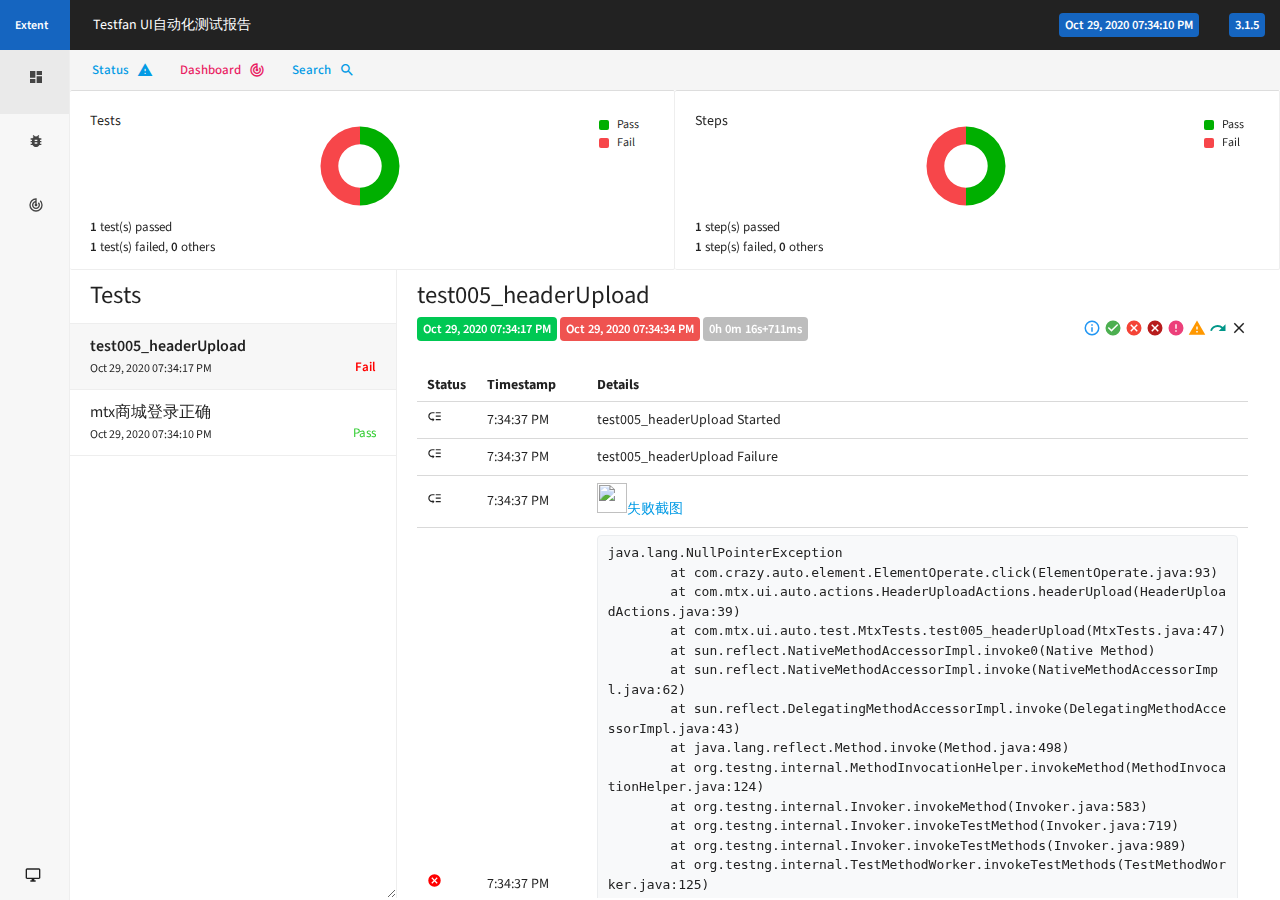
==== report/index.html @ 05c718ed "commit" ====
<!doctype html>
<html>
 <head> 
  <meta charset="UTF-8"> 
  <meta name="description" content=""> 
  <meta name="robots" content="noodp, noydir"> 
  <meta name="viewport" content="width=device-width, initial-scale=1"> 
  <meta id="timeStampFormat" name="timeStampFormat" content="MMM d, yyyy hh:mm:ss a"> 
  <link href="https://fonts.googleapis.com/css?family=Source+Sans+Pro:400,600" rel="stylesheet" type="text/css"> 
  <link href="https://fonts.googleapis.com/icon?family=Material+Icons" rel="stylesheet"> 
  <link href="extent.css" type="text/css" rel="stylesheet"> 
  <title>Testfan UI自动化测试报告</title> 
  <style type="text/css">
			.node.level-1  ul{ display:none;} .node.level-1.active ul{display:block;}
	</style> 
 </head> 
 <body class="extent standard default hide-overflow "> 
  <div id="theme-selector" alt="Click to toggle theme. To enable by default, use theme configuration." title="Click to toggle theme. To enable by default, use theme configuration."> 
   <span><i class="material-icons">desktop_windows</i></span> 
  </div> 
  <nav> 
   <div class="nav-wrapper"> 
    <a href="#!" class="brand-logo blue darken-3">Extent</a> 
    <!-- slideout menu --> 
    <ul id="slide-out" class="side-nav fixed hide-on-med-and-down"> 
     <li class="waves-effect active"><a href="#!" view="test-view" onclick="configureView(0);chartsView('test');"><i class="material-icons">dashboard</i></a></li> 
     <li class="waves-effect"><a href="#!" view="exception-view" onclick="configureView(2)"><i class="material-icons">bug_report</i></a></li> 
     <li class="waves-effect"><a href="#!" onclick="configureView(-1);chartsView('dashboard');" view="dashboard-view"><i class="material-icons">track_changes</i></a></li> 
    </ul> 
    <!-- report name --> 
    <span class="report-name">Testfan UI自动化测试报告</span> 
    <!-- report headline --> 
    <span class="report-headline"></span> 
    <!-- nav-right --> 
    <ul id="nav-mobile" class="right hide-on-med-and-down nav-right"> 
     <li> <a href="#!"> <span class="label suite-start-time blue darken-3">Oct 29, 2020 07:34:10 PM</span> </a> </li> 
     <li> <a href="#!"> <span class="label blue darken-3">3.1.5</span> </a> </li> 
    </ul> 
   </div> 
  </nav> 
  <!-- container --> 
  <div class="container"> 
   <div id="test-view" class="view"> 
    <section id="controls"> 
     <div class="controls grey lighten-4"> 
      <!-- test toggle --> 
      <div class="chip transparent"> 
       <a class="dropdown-button tests-toggle" data-activates="tests-toggle" data-constrainwidth="true" data-beloworigin="true" data-hover="true" href="#"> <i class="material-icons">warning</i> Status </a> 
       <ul id="tests-toggle" class="dropdown-content"> 
        <li status="pass"><a href="#!">Pass <i class="material-icons green-text">check_circle</i></a></li> 
        <li status="fail"><a href="#!">Fail <i class="material-icons red-text">cancel</i></a></li> 
        <li class="divider"></li> 
        <li status="clear" clear="true"><a href="#!">Clear Filters <i class="material-icons">clear</i></a></li> 
       </ul> 
      </div> 
      <!-- test toggle --> 
      <!-- category toggle --> 
      <!-- category toggle --> 
      <!-- clear filters --> 
      <div class="chip transparent hide"> 
       <a class="" id="clear-filters" alt="Clear Filters" title="Clear Filters"> <i class="material-icons">close</i> Clear </a> 
      </div> 
      <!-- clear filters --> 
      <!-- enable dashboard --> 
      <div id="toggle-test-view-charts" class="chip transparent"> 
       <a class="pink-text" id="enable-dashboard" alt="Enable Dashboard" title="Enable Dashboard"> <i class="material-icons">track_changes</i> Dashboard </a> 
      </div> 
      <!-- enable dashboard --> 
      <!-- search --> 
      <div class="chip transparent" alt="Search Tests" title="Search Tests"> 
       <a href="#" class="search-div"> <i class="material-icons">search</i> Search </a> 
       <div class="input-field left hide"> 
        <input id="search-tests" type="text" class="validate browser-default" placeholder="Search Tests..."> 
       </div> 
      </div> 
      <!-- search --> 
     </div> 
    </section> 
    <div id="test-view-charts" class="subview-full"> 
     <div id="charts-row" class="row nm-v nm-h"> 
      <div class="col s12 m6 l6 np-h"> 
       <div class="card-panel nm-v"> 
        <div class="left panel-name">
         Tests
        </div> 
        <div class="chart-box"> 
         <canvas id="parent-analysis" width="100" height="80"></canvas> 
        </div> 
        <div class="block text-small"> 
         <span class="tooltipped" data-position="top" data-tooltip="50%"><span class="strong">1</span> test(s) passed</span> 
        </div> 
        <div class="block text-small"> 
         <span class="strong tooltipped" data-position="top" data-tooltip="50%">1</span> test(s) failed, 
         <span class="strong tooltipped" data-position="top" data-tooltip="0%">0</span> others 
        </div> 
       </div> 
      </div> 
      <div class="col s12 m6 l6 np-h"> 
       <div class="card-panel nm-v"> 
        <div class="left panel-name">
         Steps
        </div> 
        <div class="chart-box"> 
         <canvas id="child-analysis" width="100" height="80"></canvas> 
        </div> 
        <div class="block text-small"> 
         <span class="tooltipped" data-position="top" data-tooltip="50%"><span class="strong">1</span> step(s) passed</span> 
        </div> 
        <div class="block text-small"> 
         <span class="strong tooltipped" data-position="top" data-tooltip="50%">1</span> step(s) failed, 
         <span class="strong tooltipped" data-position="top" data-tooltip="0%">0</span> others 
        </div> 
       </div> 
      </div> 
     </div> 
    </div> 
    <div class="subview-left left"> 
     <div class="view-summary"> 
      <h5>Tests</h5> 
      <ul id="test-collection" class="test-collection"> 
       <li class="test displayed active  fail" status="fail" bdd="false" test-id="1"> 
        <div class="test-heading"> 
         <span class="test-name">test005_headerUpload</span> 
         <span class="test-time">Oct 29, 2020 07:34:17 PM</span> 
         <span class="test-status right fail">fail</span> 
        </div> 
        <div class="test-content hide"> 
         <div class="test-time-info"> 
          <span class="label start-time">Oct 29, 2020 07:34:17 PM</span> 
          <span class="label end-time">Oct 29, 2020 07:34:34 PM</span> 
          <span class="label time-taken grey lighten-1 white-text">0h 0m 16s+711ms</span> 
         </div> 
         <div class="test-steps"> 
          <table class="bordered table-results"> 
           <thead> 
            <tr> 
             <th>Status</th> 
             <th>Timestamp</th> 
             <th>Details</th> 
            </tr> 
           </thead> 
           <tbody> 
            <tr class="log" status="debug"> 
             <td class="status debug" title="debug" alt="debug"><i class="material-icons">low_priority</i></td> 
             <td class="timestamp">7:34:37 PM</td> 
             <td class="step-details">test005_headerUpload Started</td> 
            </tr> 
            <tr class="log" status="debug"> 
             <td class="status debug" title="debug" alt="debug"><i class="material-icons">low_priority</i></td> 
             <td class="timestamp">7:34:37 PM</td> 
             <td class="step-details">test005_headerUpload Failure</td> 
            </tr> 
            <tr class="log" status="debug"> 
             <td class="status debug" title="debug" alt="debug"><i class="material-icons">low_priority</i></td> 
             <td class="timestamp">7:34:37 PM</td> 
             <td class="step-details"><a href="snapshot/20201029-193434362test005_headerUpload.png" target="_blank"><img src="snapshot/20201029-193434362test005_headerUpload.png" style="width:30px;height:30px" img>失败截图</a></td> 
            </tr> 
            <tr class="log" status="fail"> 
             <td class="status fail" title="fail" alt="fail"><i class="material-icons">cancel</i></td> 
             <td class="timestamp">7:34:37 PM</td> 
             <td class="step-details"><pre>java.lang.NullPointerException
	at com.crazy.auto.element.ElementOperate.click(ElementOperate.java:93)
	at com.mtx.ui.auto.actions.HeaderUploadActions.headerUpload(HeaderUploadActions.java:39)
	at com.mtx.ui.auto.test.MtxTests.test005_headerUpload(MtxTests.java:47)
	at sun.reflect.NativeMethodAccessorImpl.invoke0(Native Method)
	at sun.reflect.NativeMethodAccessorImpl.invoke(NativeMethodAccessorImpl.java:62)
	at sun.reflect.DelegatingMethodAccessorImpl.invoke(DelegatingMethodAccessorImpl.java:43)
	at java.lang.reflect.Method.invoke(Method.java:498)
	at org.testng.internal.MethodInvocationHelper.invokeMethod(MethodInvocationHelper.java:124)
	at org.testng.internal.Invoker.invokeMethod(Invoker.java:583)
	at org.testng.internal.Invoker.invokeTestMethod(Invoker.java:719)
	at org.testng.internal.Invoker.invokeTestMethods(Invoker.java:989)
	at org.testng.internal.TestMethodWorker.invokeTestMethods(TestMethodWorker.java:125)
	at org.testng.internal.TestMethodWorker.run(TestMethodWorker.java:109)
	at org.testng.TestRunner.privateRun(TestRunner.java:648)
	at org.testng.TestRunner.run(TestRunner.java:505)
	at org.testng.SuiteRunner.runTest(SuiteRunner.java:455)
	at org.testng.SuiteRunner.runSequentially(SuiteRunner.java:450)
	at org.testng.SuiteRunner.privateRun(SuiteRunner.java:415)
	at org.testng.SuiteRunner.run(SuiteRunner.java:364)
	at org.testng.SuiteRunnerWorker.runSuite(SuiteRunnerWorker.java:52)
	at org.testng.SuiteRunnerWorker.run(SuiteRunnerWorker.java:84)
	at org.testng.TestNG.runSuitesSequentially(TestNG.java:1208)
	at org.testng.TestNG.runSuitesLocally(TestNG.java:1137)
	at org.testng.TestNG.runSuites(TestNG.java:1049)
	at org.testng.TestNG.run(TestNG.java:1017)
	at com.intellij.rt.testng.IDEARemoteTestNG.run(IDEARemoteTestNG.java:66)
	at com.intellij.rt.testng.RemoteTestNGStarter.main(RemoteTestNGStarter.java:110)
</pre></td> 
            </tr> 
           </tbody> 
          </table> 
         </div> 
        </div> </li> 
       <li class="test displayed active  pass" status="pass" bdd="false" test-id="2"> 
        <div class="test-heading"> 
         <span class="test-name">mtx商城登录正确</span> 
         <span class="test-time">Oct 29, 2020 07:34:10 PM</span> 
         <span class="test-status right pass">pass</span> 
        </div> 
        <div class="test-content hide"> 
         <div class="test-time-info"> 
          <span class="label start-time">Oct 29, 2020 07:34:10 PM</span> 
          <span class="label end-time">Oct 29, 2020 07:34:15 PM</span> 
          <span class="label time-taken grey lighten-1 white-text">0h 0m 5s+214ms</span> 
         </div> 
         <div class="test-steps"> 
          <table class="bordered table-results"> 
           <thead> 
            <tr> 
             <th>Status</th> 
             <th>Timestamp</th> 
             <th>Details</th> 
            </tr> 
           </thead> 
           <tbody> 
            <tr class="log" status="debug"> 
             <td class="status debug" title="debug" alt="debug"><i class="material-icons">low_priority</i></td> 
             <td class="timestamp">7:34:37 PM</td> 
             <td class="step-details">test003_login Started</td> 
            </tr> 
            <tr class="log" status="debug"> 
             <td class="status debug" title="debug" alt="debug"><i class="material-icons">low_priority</i></td> 
             <td class="timestamp">7:34:37 PM</td> 
             <td class="step-details">test003_login Success</td> 
            </tr> 
            <tr class="log" status="pass"> 
             <td class="status pass" title="pass" alt="pass"><i class="material-icons">check_circle</i></td> 
             <td class="timestamp">7:34:37 PM</td> 
             <td class="step-details">Test passed</td> 
            </tr> 
           </tbody> 
          </table> 
         </div> 
        </div> </li> 
      </ul> 
     </div> 
    </div> 
    <!-- subview left --> 
    <div class="subview-right left"> 
     <div class="view-summary"> 
      <h5 class="test-name"></h5> 
      <div id="step-filters" class="right"> 
       <span class="blue-text" status="info" alt="info" title="info"><i class="material-icons">info_outline</i></span> 
       <span class="green-text" status="pass" alt="pass" title="pass"><i class="material-icons">check_circle</i></span> 
       <span class="red-text" status="fail" alt="fail" title="fail"><i class="material-icons">cancel</i></span> 
       <span class="red-text text-darken-4" status="fatal" alt="fatal" title="fatal"><i class="material-icons">cancel</i></span> 
       <span class="pink-text text-lighten-1" status="error" alt="error" title="error"><i class="material-icons">error</i></span> 
       <span class="orange-text" alt="warning" status="warning" title="warning"><i class="material-icons">warning</i></span> 
       <span class="teal-text" status="skip" alt="skip" title="skip"><i class="material-icons">redo</i></span> 
       <span status="clear" alt="Clear filters" title="Clear filters"><i class="material-icons">clear</i></span> 
      </div> 
     </div> 
    </div> 
    <!-- subview right --> 
   </div> 
   <!-- test view --> 
   <!-- category view --> 
   <div id="exception-view" class="view hide"> 
    <section id="controls"> 
     <div class="controls grey lighten-4"> 
      <!-- search --> 
      <div class="chip transparent" alt="Search Tests" title="Search Tests"> 
       <a href="#" class="search-div"> <i class="material-icons">search</i> Search </a> 
       <div class="input-field left hide"> 
        <input id="search-tests" type="text" class="validate browser-default" placeholder="Search Tests..."> 
       </div> 
      </div> 
      <!-- search --> 
     </div> 
    </section> 
    <div class="subview-left left"> 
     <div class="view-summary"> 
      <h5>Exceptions</h5> 
      <ul id="exception-collection" class="exception-collection"> 
       <li class="exception displayed active"> 
        <div class="exception-heading"> 
         <span class="exception-name">java.lang.NullPointerException</span> 
         <span class="exception-count right"><span class="label red lighten-1 white-text">1</span></span> 
        </div> 
        <div class="exception-content hide"> 
         <div class="exception-tests"> 
          <table class="bordered table-results"> 
           <thead> 
            <tr> 
             <th>Timestamp</th> 
             <th>TestName</th> 
             <th>Status</th> 
            </tr> 
           </thead> 
           <tbody> 
            <tr> 
             <td>Oct 29, 2020 07:34:17 PM</td> 
             <td class="linked" test-id="1">test005_headerUpload</td> 
             <td><pre><pre>java.lang.NullPointerException
	at com.crazy.auto.element.ElementOperate.click(ElementOperate.java:93)
	at com.mtx.ui.auto.actions.HeaderUploadActions.headerUpload(HeaderUploadActions.java:39)
	at com.mtx.ui.auto.test.MtxTests.test005_headerUpload(MtxTests.java:47)
	at sun.reflect.NativeMethodAccessorImpl.invoke0(Native Method)
	at sun.reflect.NativeMethodAccessorImpl.invoke(NativeMethodAccessorImpl.java:62)
	at sun.reflect.DelegatingMethodAccessorImpl.invoke(DelegatingMethodAccessorImpl.java:43)
	at java.lang.reflect.Method.invoke(Method.java:498)
	at org.testng.internal.MethodInvocationHelper.invokeMethod(MethodInvocationHelper.java:124)
	at org.testng.internal.Invoker.invokeMethod(Invoker.java:583)
	at org.testng.internal.Invoker.invokeTestMethod(Invoker.java:719)
	at org.testng.internal.Invoker.invokeTestMethods(Invoker.java:989)
	at org.testng.internal.TestMethodWorker.invokeTestMethods(TestMethodWorker.java:125)
	at org.testng.internal.TestMethodWorker.run(TestMethodWorker.java:109)
	at org.testng.TestRunner.privateRun(TestRunner.java:648)
	at org.testng.TestRunner.run(TestRunner.java:505)
	at org.testng.SuiteRunner.runTest(SuiteRunner.java:455)
	at org.testng.SuiteRunner.runSequentially(SuiteRunner.java:450)
	at org.testng.SuiteRunner.privateRun(SuiteRunner.java:415)
	at org.testng.SuiteRunner.run(SuiteRunner.java:364)
	at org.testng.SuiteRunnerWorker.runSuite(SuiteRunnerWorker.java:52)
	at org.testng.SuiteRunnerWorker.run(SuiteRunnerWorker.java:84)
	at org.testng.TestNG.runSuitesSequentially(TestNG.java:1208)
	at org.testng.TestNG.runSuitesLocally(TestNG.java:1137)
	at org.testng.TestNG.runSuites(TestNG.java:1049)
	at org.testng.TestNG.run(TestNG.java:1017)
	at com.intellij.rt.testng.IDEARemoteTestNG.run(IDEARemoteTestNG.java:66)
	at com.intellij.rt.testng.RemoteTestNGStarter.main(RemoteTestNGStarter.java:110)
</pre></pre></td> 
            </tr> 
           </tbody> 
          </table> 
         </div> 
        </div> </li> 
      </ul> 
     </div> 
    </div> 
    <div class="subview-right left"> 
     <div class="view-summary"> 
      <h5 class="exception-name"></h5> 
     </div> 
    </div> 
   </div> 
   <!-- exception view --> 
   <div id="dashboard-view" class="view hide"> 
    <div class="card-panel transparent np-v"> 
     <h5>Dashboard</h5> 
     <div class="row"> 
      <div class="col s2"> 
       <div class="card-panel r">
         Tests 
        <div class="panel-lead">
         2
        </div> 
       </div> 
      </div> 
      <div class="col s2"> 
       <div class="card-panel r">
         Steps 
        <div class="panel-lead">
         2
        </div> 
       </div> 
      </div> 
      <div class="col s2"> 
       <div class="card-panel r">
         Start 
        <div class="panel-lead">
         Oct 29, 2020 07:34:10 PM
        </div> 
       </div> 
      </div> 
      <div class="col s2"> 
       <div class="card-panel r">
         End 
        <div class="panel-lead">
         Oct 29, 2020 07:34:37 PM
        </div> 
       </div> 
      </div> 
      <div class="col s2"> 
       <div class="card-panel r">
         Time Taken 
        <div class="panel-lead">
         0h 0m 26s+984ms
        </div> 
       </div> 
      </div> 
     </div> 
    </div> 
   </div> 
   <!-- dashboard view --> 
   <!-- testrunner-logs view --> 
  </div> 
  <!-- container --> 
  <script>
			var statusGroup = {
				passParent: 1,
				failParent: 1,
				fatalParent: 0,
				errorParent: 0,
				warningParent: 0,
				skipParent: 0,
				exceptionsParent: 1,
				
				passChild: 1,
				failChild: 1,
				fatalChild: 0,
				errorChild: 0,
				warningChild: 0,
				skipChild: 0,
				infoChild: 0,
				exceptionsChild: 6,
				
				passGrandChild: 0,
				failGrandChild: 0,
				fatalGrandChild: 0,
				errorGrandChild: 0,
				warningGrandChild: 0,
				skipGrandChild: 0,
				infoGrandChild: 0,
				exceptionsGrandChild: 0,
			};
		</script> 
  <script src="extent.js" type="text/javascript"></script> 
  <script type="text/javascript">
 		</script>   
 </body>
</html>
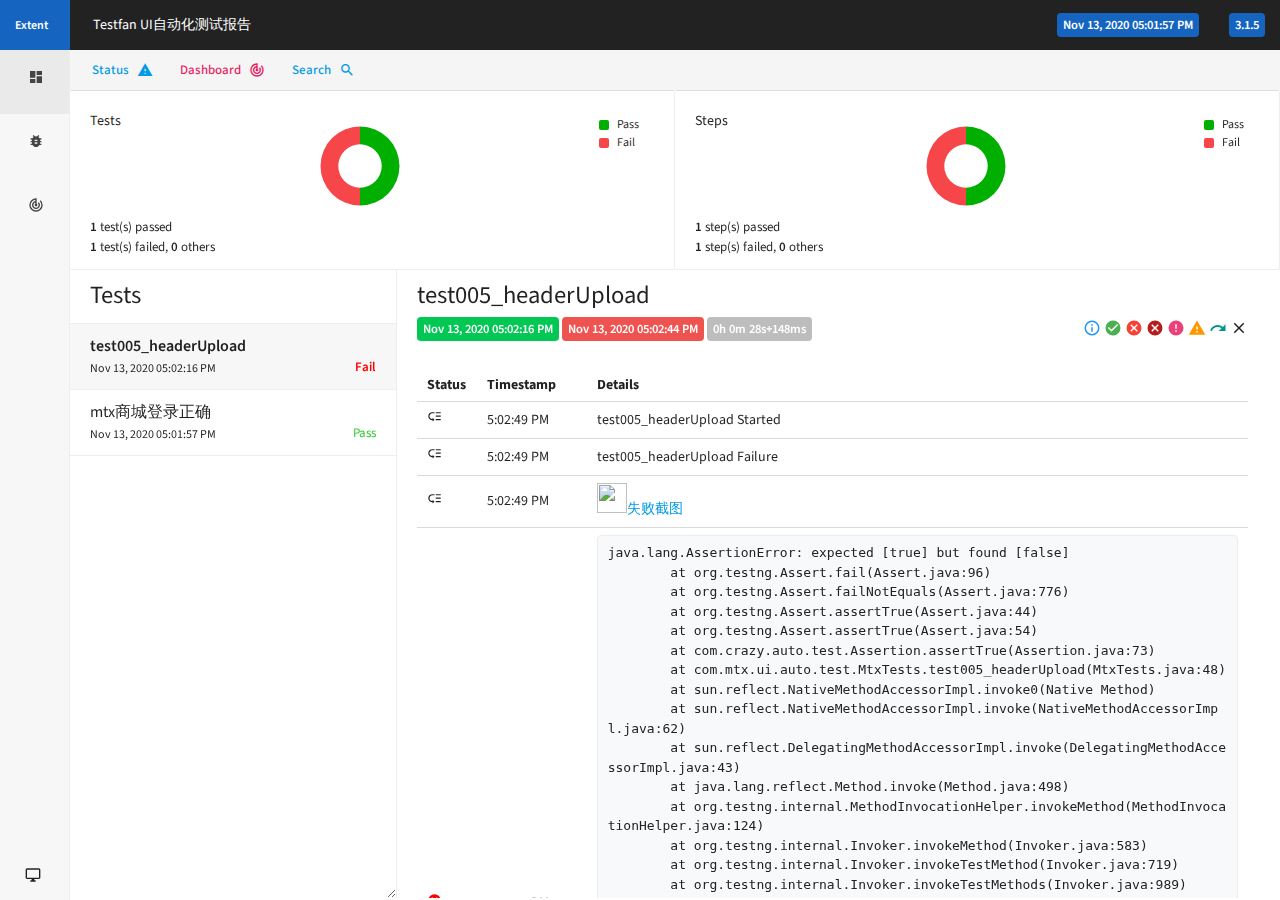
==== commit 5ce2bdde: "commit" ====
--- a/report/index.html
+++ b/report/index.html
@@ -33,7 +33,7 @@
     <span class="report-headline"></span> 
     <!-- nav-right --> 
     <ul id="nav-mobile" class="right hide-on-med-and-down nav-right"> 
-     <li> <a href="#!"> <span class="label suite-start-time blue darken-3">Oct 29, 2020 07:34:10 PM</span> </a> </li> 
+     <li> <a href="#!"> <span class="label suite-start-time blue darken-3">Nov 13, 2020 05:01:57 PM</span> </a> </li> 
      <li> <a href="#!"> <span class="label blue darken-3">3.1.5</span> </a> </li> 
     </ul> 
    </div> 
@@ -121,14 +121,14 @@
        <li class="test displayed active  fail" status="fail" bdd="false" test-id="1"> 
         <div class="test-heading"> 
          <span class="test-name">test005_headerUpload</span> 
-         <span class="test-time">Oct 29, 2020 07:34:17 PM</span> 
+         <span class="test-time">Nov 13, 2020 05:02:16 PM</span> 
          <span class="test-status right fail">fail</span> 
         </div> 
         <div class="test-content hide"> 
          <div class="test-time-info"> 
-          <span class="label start-time">Oct 29, 2020 07:34:17 PM</span> 
-          <span class="label end-time">Oct 29, 2020 07:34:34 PM</span> 
-          <span class="label time-taken grey lighten-1 white-text">0h 0m 16s+711ms</span> 
+          <span class="label start-time">Nov 13, 2020 05:02:16 PM</span> 
+          <span class="label end-time">Nov 13, 2020 05:02:44 PM</span> 
+          <span class="label time-taken grey lighten-1 white-text">0h 0m 28s+148ms</span> 
          </div> 
          <div class="test-steps"> 
           <table class="bordered table-results"> 
@@ -142,26 +142,29 @@
            <tbody> 
             <tr class="log" status="debug"> 
              <td class="status debug" title="debug" alt="debug"><i class="material-icons">low_priority</i></td> 
-             <td class="timestamp">7:34:37 PM</td> 
+             <td class="timestamp">5:02:49 PM</td> 
              <td class="step-details">test005_headerUpload Started</td> 
             </tr> 
             <tr class="log" status="debug"> 
              <td class="status debug" title="debug" alt="debug"><i class="material-icons">low_priority</i></td> 
-             <td class="timestamp">7:34:37 PM</td> 
+             <td class="timestamp">5:02:49 PM</td> 
              <td class="step-details">test005_headerUpload Failure</td> 
             </tr> 
             <tr class="log" status="debug"> 
              <td class="status debug" title="debug" alt="debug"><i class="material-icons">low_priority</i></td> 
-             <td class="timestamp">7:34:37 PM</td> 
-             <td class="step-details"><a href="snapshot/20201029-193434362test005_headerUpload.png" target="_blank"><img src="snapshot/20201029-193434362test005_headerUpload.png" style="width:30px;height:30px" img>失败截图</a></td> 
+             <td class="timestamp">5:02:49 PM</td> 
+             <td class="step-details"><a href="snapshot/20201113-170244807test005_headerUpload.png" target="_blank"><img src="snapshot/20201113-170244807test005_headerUpload.png" style="width:30px;height:30px" img>失败截图</a></td> 
             </tr> 
             <tr class="log" status="fail"> 
              <td class="status fail" title="fail" alt="fail"><i class="material-icons">cancel</i></td> 
-             <td class="timestamp">7:34:37 PM</td> 
-             <td class="step-details"><pre>java.lang.NullPointerException
-	at com.crazy.auto.element.ElementOperate.click(ElementOperate.java:93)
-	at com.mtx.ui.auto.actions.HeaderUploadActions.headerUpload(HeaderUploadActions.java:39)
-	at com.mtx.ui.auto.test.MtxTests.test005_headerUpload(MtxTests.java:47)
+             <td class="timestamp">5:02:49 PM</td> 
+             <td class="step-details"><pre>java.lang.AssertionError: expected [true] but found [false]
+	at org.testng.Assert.fail(Assert.java:96)
+	at org.testng.Assert.failNotEquals(Assert.java:776)
+	at org.testng.Assert.assertTrue(Assert.java:44)
+	at org.testng.Assert.assertTrue(Assert.java:54)
+	at com.crazy.auto.test.Assertion.assertTrue(Assertion.java:73)
+	at com.mtx.ui.auto.test.MtxTests.test005_headerUpload(MtxTests.java:48)
 	at sun.reflect.NativeMethodAccessorImpl.invoke0(Native Method)
 	at sun.reflect.NativeMethodAccessorImpl.invoke(NativeMethodAccessorImpl.java:62)
 	at sun.reflect.DelegatingMethodAccessorImpl.invoke(DelegatingMethodAccessorImpl.java:43)
@@ -195,14 +198,14 @@
        <li class="test displayed active  pass" status="pass" bdd="false" test-id="2"> 
         <div class="test-heading"> 
          <span class="test-name">mtx商城登录正确</span> 
-         <span class="test-time">Oct 29, 2020 07:34:10 PM</span> 
+         <span class="test-time">Nov 13, 2020 05:01:57 PM</span> 
          <span class="test-status right pass">pass</span> 
         </div> 
         <div class="test-content hide"> 
          <div class="test-time-info"> 
-          <span class="label start-time">Oct 29, 2020 07:34:10 PM</span> 
-          <span class="label end-time">Oct 29, 2020 07:34:15 PM</span> 
-          <span class="label time-taken grey lighten-1 white-text">0h 0m 5s+214ms</span> 
+          <span class="label start-time">Nov 13, 2020 05:01:57 PM</span> 
+          <span class="label end-time">Nov 13, 2020 05:02:14 PM</span> 
+          <span class="label time-taken grey lighten-1 white-text">0h 0m 17s+397ms</span> 
          </div> 
          <div class="test-steps"> 
           <table class="bordered table-results"> 
@@ -216,17 +219,17 @@
            <tbody> 
             <tr class="log" status="debug"> 
              <td class="status debug" title="debug" alt="debug"><i class="material-icons">low_priority</i></td> 
-             <td class="timestamp">7:34:37 PM</td> 
+             <td class="timestamp">5:02:49 PM</td> 
              <td class="step-details">test003_login Started</td> 
             </tr> 
             <tr class="log" status="debug"> 
              <td class="status debug" title="debug" alt="debug"><i class="material-icons">low_priority</i></td> 
-             <td class="timestamp">7:34:37 PM</td> 
+             <td class="timestamp">5:02:49 PM</td> 
              <td class="step-details">test003_login Success</td> 
             </tr> 
             <tr class="log" status="pass"> 
              <td class="status pass" title="pass" alt="pass"><i class="material-icons">check_circle</i></td> 
-             <td class="timestamp">7:34:37 PM</td> 
+             <td class="timestamp">5:02:49 PM</td> 
              <td class="step-details">Test passed</td> 
             </tr> 
            </tbody> 
@@ -275,7 +278,7 @@
       <ul id="exception-collection" class="exception-collection"> 
        <li class="exception displayed active"> 
         <div class="exception-heading"> 
-         <span class="exception-name">java.lang.NullPointerException</span> 
+         <span class="exception-name">java.lang.AssertionError</span> 
          <span class="exception-count right"><span class="label red lighten-1 white-text">1</span></span> 
         </div> 
         <div class="exception-content hide"> 
@@ -290,12 +293,15 @@
            </thead> 
            <tbody> 
             <tr> 
-             <td>Oct 29, 2020 07:34:17 PM</td> 
+             <td>Nov 13, 2020 05:02:16 PM</td> 
              <td class="linked" test-id="1">test005_headerUpload</td> 
-             <td><pre><pre>java.lang.NullPointerException
-	at com.crazy.auto.element.ElementOperate.click(ElementOperate.java:93)
-	at com.mtx.ui.auto.actions.HeaderUploadActions.headerUpload(HeaderUploadActions.java:39)
-	at com.mtx.ui.auto.test.MtxTests.test005_headerUpload(MtxTests.java:47)
+             <td><pre><pre>java.lang.AssertionError: expected [true] but found [false]
+	at org.testng.Assert.fail(Assert.java:96)
+	at org.testng.Assert.failNotEquals(Assert.java:776)
+	at org.testng.Assert.assertTrue(Assert.java:44)
+	at org.testng.Assert.assertTrue(Assert.java:54)
+	at com.crazy.auto.test.Assertion.assertTrue(Assertion.java:73)
+	at com.mtx.ui.auto.test.MtxTests.test005_headerUpload(MtxTests.java:48)
 	at sun.reflect.NativeMethodAccessorImpl.invoke0(Native Method)
 	at sun.reflect.NativeMethodAccessorImpl.invoke(NativeMethodAccessorImpl.java:62)
 	at sun.reflect.DelegatingMethodAccessorImpl.invoke(DelegatingMethodAccessorImpl.java:43)
@@ -360,7 +366,7 @@
        <div class="card-panel r">
          Start 
         <div class="panel-lead">
-         Oct 29, 2020 07:34:10 PM
+         Nov 13, 2020 05:01:57 PM
         </div> 
        </div> 
       </div> 
@@ -368,7 +374,7 @@
        <div class="card-panel r">
          End 
         <div class="panel-lead">
-         Oct 29, 2020 07:34:37 PM
+         Nov 13, 2020 05:02:49 PM
         </div> 
        </div> 
       </div> 
@@ -376,7 +382,7 @@
        <div class="card-panel r">
          Time Taken 
         <div class="panel-lead">
-         0h 0m 26s+984ms
+         0h 0m 51s+548ms
         </div> 
        </div> 
       </div> 
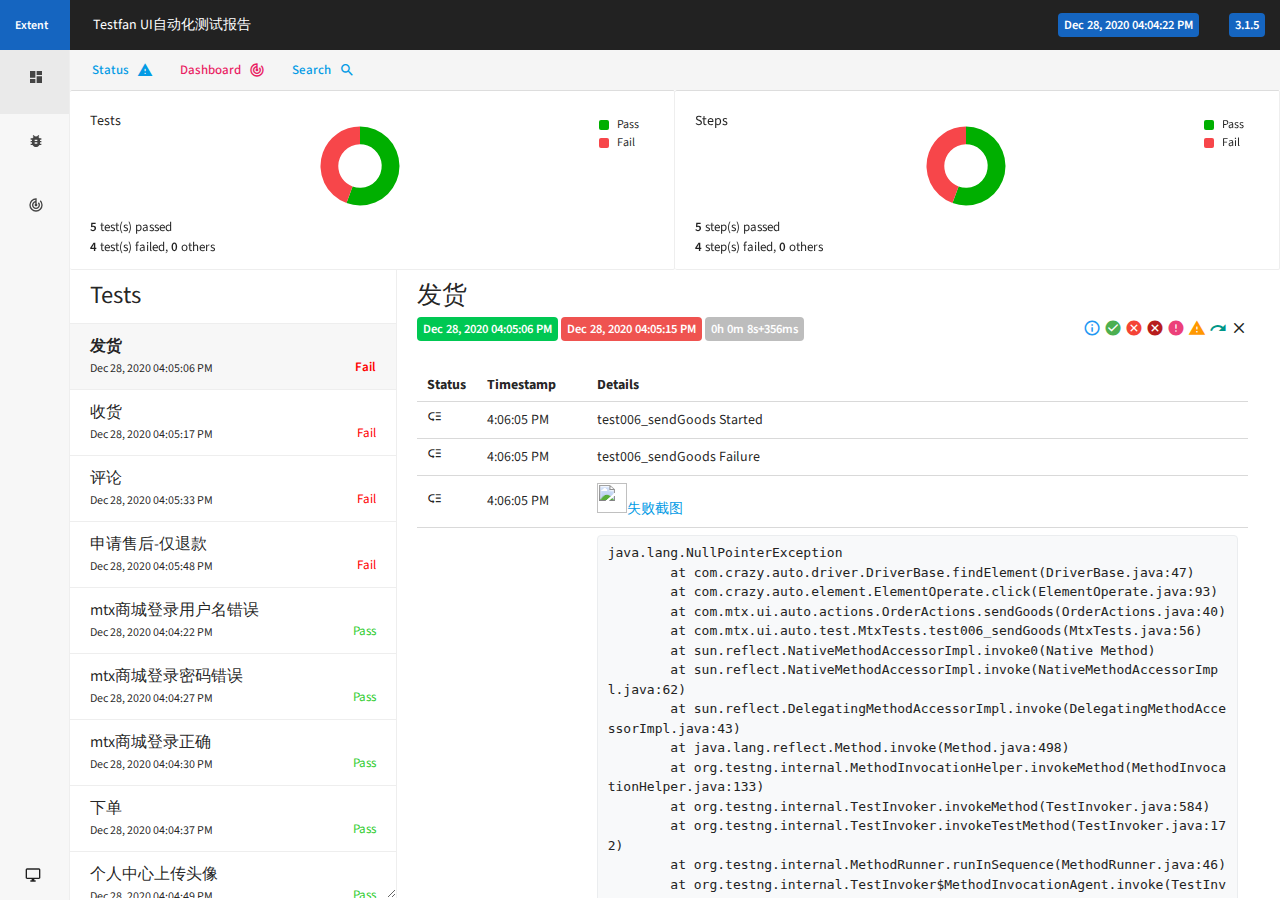
==== commit 466ce215: "commit" ====
--- a/report/index.html
+++ b/report/index.html
@@ -33,7 +33,7 @@
     <span class="report-headline"></span> 
     <!-- nav-right --> 
     <ul id="nav-mobile" class="right hide-on-med-and-down nav-right"> 
-     <li> <a href="#!"> <span class="label suite-start-time blue darken-3">Nov 13, 2020 05:01:57 PM</span> </a> </li> 
+     <li> <a href="#!"> <span class="label suite-start-time blue darken-3">Dec 28, 2020 04:04:22 PM</span> </a> </li> 
      <li> <a href="#!"> <span class="label blue darken-3">3.1.5</span> </a> </li> 
     </ul> 
    </div> 
@@ -87,10 +87,10 @@
          <canvas id="parent-analysis" width="100" height="80"></canvas> 
         </div> 
         <div class="block text-small"> 
-         <span class="tooltipped" data-position="top" data-tooltip="50%"><span class="strong">1</span> test(s) passed</span> 
+         <span class="tooltipped" data-position="top" data-tooltip="55.556%"><span class="strong">5</span> test(s) passed</span> 
         </div> 
         <div class="block text-small"> 
-         <span class="strong tooltipped" data-position="top" data-tooltip="50%">1</span> test(s) failed, 
+         <span class="strong tooltipped" data-position="top" data-tooltip="44.444%">4</span> test(s) failed, 
          <span class="strong tooltipped" data-position="top" data-tooltip="0%">0</span> others 
         </div> 
        </div> 
@@ -104,10 +104,10 @@
          <canvas id="child-analysis" width="100" height="80"></canvas> 
         </div> 
         <div class="block text-small"> 
-         <span class="tooltipped" data-position="top" data-tooltip="50%"><span class="strong">1</span> step(s) passed</span> 
+         <span class="tooltipped" data-position="top" data-tooltip="55.556%"><span class="strong">5</span> step(s) passed</span> 
         </div> 
         <div class="block text-small"> 
-         <span class="strong tooltipped" data-position="top" data-tooltip="50%">1</span> step(s) failed, 
+         <span class="strong tooltipped" data-position="top" data-tooltip="44.444%">4</span> step(s) failed, 
          <span class="strong tooltipped" data-position="top" data-tooltip="0%">0</span> others 
         </div> 
        </div> 
@@ -120,15 +120,15 @@
       <ul id="test-collection" class="test-collection"> 
        <li class="test displayed active  fail" status="fail" bdd="false" test-id="1"> 
         <div class="test-heading"> 
-         <span class="test-name">test005_headerUpload</span> 
-         <span class="test-time">Nov 13, 2020 05:02:16 PM</span> 
+         <span class="test-name">发货</span> 
+         <span class="test-time">Dec 28, 2020 04:05:06 PM</span> 
          <span class="test-status right fail">fail</span> 
         </div> 
         <div class="test-content hide"> 
          <div class="test-time-info"> 
-          <span class="label start-time">Nov 13, 2020 05:02:16 PM</span> 
-          <span class="label end-time">Nov 13, 2020 05:02:44 PM</span> 
-          <span class="label time-taken grey lighten-1 white-text">0h 0m 28s+148ms</span> 
+          <span class="label start-time">Dec 28, 2020 04:05:06 PM</span> 
+          <span class="label end-time">Dec 28, 2020 04:05:15 PM</span> 
+          <span class="label time-taken grey lighten-1 white-text">0h 0m 8s+356ms</span> 
          </div> 
          <div class="test-steps"> 
           <table class="bordered table-results"> 
@@ -142,51 +142,52 @@
            <tbody> 
             <tr class="log" status="debug"> 
              <td class="status debug" title="debug" alt="debug"><i class="material-icons">low_priority</i></td> 
-             <td class="timestamp">5:02:49 PM</td> 
-             <td class="step-details">test005_headerUpload Started</td> 
-            </tr> 
-            <tr class="log" status="debug"> 
-             <td class="status debug" title="debug" alt="debug"><i class="material-icons">low_priority</i></td> 
-             <td class="timestamp">5:02:49 PM</td> 
-             <td class="step-details">test005_headerUpload Failure</td> 
-            </tr> 
-            <tr class="log" status="debug"> 
-             <td class="status debug" title="debug" alt="debug"><i class="material-icons">low_priority</i></td> 
-             <td class="timestamp">5:02:49 PM</td> 
-             <td class="step-details"><a href="snapshot/20201113-170244807test005_headerUpload.png" target="_blank"><img src="snapshot/20201113-170244807test005_headerUpload.png" style="width:30px;height:30px" img>失败截图</a></td> 
+             <td class="timestamp">4:06:05 PM</td> 
+             <td class="step-details">test006_sendGoods Started</td> 
+            </tr> 
+            <tr class="log" status="debug"> 
+             <td class="status debug" title="debug" alt="debug"><i class="material-icons">low_priority</i></td> 
+             <td class="timestamp">4:06:05 PM</td> 
+             <td class="step-details">test006_sendGoods Failure</td> 
+            </tr> 
+            <tr class="log" status="debug"> 
+             <td class="status debug" title="debug" alt="debug"><i class="material-icons">low_priority</i></td> 
+             <td class="timestamp">4:06:05 PM</td> 
+             <td class="step-details"><a href="snapshot/20201228-160515209test006_sendGoods.png" target="_blank"><img src="snapshot/20201228-160515209test006_sendGoods.png" style="width:30px;height:30px" img>失败截图</a></td> 
             </tr> 
             <tr class="log" status="fail"> 
              <td class="status fail" title="fail" alt="fail"><i class="material-icons">cancel</i></td> 
-             <td class="timestamp">5:02:49 PM</td> 
-             <td class="step-details"><pre>java.lang.AssertionError: expected [true] but found [false]
-	at org.testng.Assert.fail(Assert.java:96)
-	at org.testng.Assert.failNotEquals(Assert.java:776)
-	at org.testng.Assert.assertTrue(Assert.java:44)
-	at org.testng.Assert.assertTrue(Assert.java:54)
-	at com.crazy.auto.test.Assertion.assertTrue(Assertion.java:73)
-	at com.mtx.ui.auto.test.MtxTests.test005_headerUpload(MtxTests.java:48)
+             <td class="timestamp">4:06:05 PM</td> 
+             <td class="step-details"><pre>java.lang.NullPointerException
+	at com.crazy.auto.driver.DriverBase.findElement(DriverBase.java:47)
+	at com.crazy.auto.element.ElementOperate.click(ElementOperate.java:93)
+	at com.mtx.ui.auto.actions.OrderActions.sendGoods(OrderActions.java:40)
+	at com.mtx.ui.auto.test.MtxTests.test006_sendGoods(MtxTests.java:56)
 	at sun.reflect.NativeMethodAccessorImpl.invoke0(Native Method)
 	at sun.reflect.NativeMethodAccessorImpl.invoke(NativeMethodAccessorImpl.java:62)
 	at sun.reflect.DelegatingMethodAccessorImpl.invoke(DelegatingMethodAccessorImpl.java:43)
 	at java.lang.reflect.Method.invoke(Method.java:498)
-	at org.testng.internal.MethodInvocationHelper.invokeMethod(MethodInvocationHelper.java:124)
-	at org.testng.internal.Invoker.invokeMethod(Invoker.java:583)
-	at org.testng.internal.Invoker.invokeTestMethod(Invoker.java:719)
-	at org.testng.internal.Invoker.invokeTestMethods(Invoker.java:989)
-	at org.testng.internal.TestMethodWorker.invokeTestMethods(TestMethodWorker.java:125)
-	at org.testng.internal.TestMethodWorker.run(TestMethodWorker.java:109)
-	at org.testng.TestRunner.privateRun(TestRunner.java:648)
-	at org.testng.TestRunner.run(TestRunner.java:505)
-	at org.testng.SuiteRunner.runTest(SuiteRunner.java:455)
-	at org.testng.SuiteRunner.runSequentially(SuiteRunner.java:450)
-	at org.testng.SuiteRunner.privateRun(SuiteRunner.java:415)
-	at org.testng.SuiteRunner.run(SuiteRunner.java:364)
-	at org.testng.SuiteRunnerWorker.runSuite(SuiteRunnerWorker.java:52)
-	at org.testng.SuiteRunnerWorker.run(SuiteRunnerWorker.java:84)
-	at org.testng.TestNG.runSuitesSequentially(TestNG.java:1208)
-	at org.testng.TestNG.runSuitesLocally(TestNG.java:1137)
-	at org.testng.TestNG.runSuites(TestNG.java:1049)
-	at org.testng.TestNG.run(TestNG.java:1017)
+	at org.testng.internal.MethodInvocationHelper.invokeMethod(MethodInvocationHelper.java:133)
+	at org.testng.internal.TestInvoker.invokeMethod(TestInvoker.java:584)
+	at org.testng.internal.TestInvoker.invokeTestMethod(TestInvoker.java:172)
+	at org.testng.internal.MethodRunner.runInSequence(MethodRunner.java:46)
+	at org.testng.internal.TestInvoker$MethodInvocationAgent.invoke(TestInvoker.java:804)
+	at org.testng.internal.TestInvoker.invokeTestMethods(TestInvoker.java:145)
+	at org.testng.internal.TestMethodWorker.invokeTestMethods(TestMethodWorker.java:146)
+	at org.testng.internal.TestMethodWorker.run(TestMethodWorker.java:128)
+	at java.util.ArrayList.forEach(ArrayList.java:1257)
+	at org.testng.TestRunner.privateRun(TestRunner.java:770)
+	at org.testng.TestRunner.run(TestRunner.java:591)
+	at org.testng.SuiteRunner.runTest(SuiteRunner.java:402)
+	at org.testng.SuiteRunner.runSequentially(SuiteRunner.java:396)
+	at org.testng.SuiteRunner.privateRun(SuiteRunner.java:355)
+	at org.testng.SuiteRunner.run(SuiteRunner.java:304)
+	at org.testng.SuiteRunnerWorker.runSuite(SuiteRunnerWorker.java:53)
+	at org.testng.SuiteRunnerWorker.run(SuiteRunnerWorker.java:96)
+	at org.testng.TestNG.runSuitesSequentially(TestNG.java:1180)
+	at org.testng.TestNG.runSuitesLocally(TestNG.java:1102)
+	at org.testng.TestNG.runSuites(TestNG.java:1032)
+	at org.testng.TestNG.run(TestNG.java:1000)
 	at com.intellij.rt.testng.IDEARemoteTestNG.run(IDEARemoteTestNG.java:66)
 	at com.intellij.rt.testng.RemoteTestNGStarter.main(RemoteTestNGStarter.java:110)
 </pre></td> 
@@ -195,17 +196,17 @@
           </table> 
          </div> 
         </div> </li> 
-       <li class="test displayed active  pass" status="pass" bdd="false" test-id="2"> 
+       <li class="test displayed active  fail" status="fail" bdd="false" test-id="2"> 
         <div class="test-heading"> 
-         <span class="test-name">mtx商城登录正确</span> 
-         <span class="test-time">Nov 13, 2020 05:01:57 PM</span> 
-         <span class="test-status right pass">pass</span> 
+         <span class="test-name">收货</span> 
+         <span class="test-time">Dec 28, 2020 04:05:17 PM</span> 
+         <span class="test-status right fail">fail</span> 
         </div> 
         <div class="test-content hide"> 
          <div class="test-time-info"> 
-          <span class="label start-time">Nov 13, 2020 05:01:57 PM</span> 
-          <span class="label end-time">Nov 13, 2020 05:02:14 PM</span> 
-          <span class="label time-taken grey lighten-1 white-text">0h 0m 17s+397ms</span> 
+          <span class="label start-time">Dec 28, 2020 04:05:17 PM</span> 
+          <span class="label end-time">Dec 28, 2020 04:05:30 PM</span> 
+          <span class="label time-taken grey lighten-1 white-text">0h 0m 13s+264ms</span> 
          </div> 
          <div class="test-steps"> 
           <table class="bordered table-results"> 
@@ -219,17 +220,412 @@
            <tbody> 
             <tr class="log" status="debug"> 
              <td class="status debug" title="debug" alt="debug"><i class="material-icons">low_priority</i></td> 
-             <td class="timestamp">5:02:49 PM</td> 
-             <td class="step-details">test003_login Started</td> 
-            </tr> 
-            <tr class="log" status="debug"> 
-             <td class="status debug" title="debug" alt="debug"><i class="material-icons">low_priority</i></td> 
-             <td class="timestamp">5:02:49 PM</td> 
-             <td class="step-details">test003_login Success</td> 
+             <td class="timestamp">4:06:05 PM</td> 
+             <td class="step-details">test007_acceptGoods Started</td> 
+            </tr> 
+            <tr class="log" status="debug"> 
+             <td class="status debug" title="debug" alt="debug"><i class="material-icons">low_priority</i></td> 
+             <td class="timestamp">4:06:05 PM</td> 
+             <td class="step-details">test007_acceptGoods Failure</td> 
+            </tr> 
+            <tr class="log" status="debug"> 
+             <td class="status debug" title="debug" alt="debug"><i class="material-icons">low_priority</i></td> 
+             <td class="timestamp">4:06:05 PM</td> 
+             <td class="step-details"><a href="snapshot/20201228-160530755test007_acceptGoods.png" target="_blank"><img src="snapshot/20201228-160530755test007_acceptGoods.png" style="width:30px;height:30px" img>失败截图</a></td> 
+            </tr> 
+            <tr class="log" status="fail"> 
+             <td class="status fail" title="fail" alt="fail"><i class="material-icons">cancel</i></td> 
+             <td class="timestamp">4:06:05 PM</td> 
+             <td class="step-details"><pre>java.lang.NullPointerException
+	at com.crazy.auto.element.ElementOperate.click(ElementOperate.java:93)
+	at com.mtx.ui.auto.actions.OrderActions.acceptGoods(OrderActions.java:54)
+	at com.mtx.ui.auto.test.MtxTests.test007_acceptGoods(MtxTests.java:63)
+	at sun.reflect.NativeMethodAccessorImpl.invoke0(Native Method)
+	at sun.reflect.NativeMethodAccessorImpl.invoke(NativeMethodAccessorImpl.java:62)
+	at sun.reflect.DelegatingMethodAccessorImpl.invoke(DelegatingMethodAccessorImpl.java:43)
+	at java.lang.reflect.Method.invoke(Method.java:498)
+	at org.testng.internal.MethodInvocationHelper.invokeMethod(MethodInvocationHelper.java:133)
+	at org.testng.internal.TestInvoker.invokeMethod(TestInvoker.java:584)
+	at org.testng.internal.TestInvoker.invokeTestMethod(TestInvoker.java:172)
+	at org.testng.internal.MethodRunner.runInSequence(MethodRunner.java:46)
+	at org.testng.internal.TestInvoker$MethodInvocationAgent.invoke(TestInvoker.java:804)
+	at org.testng.internal.TestInvoker.invokeTestMethods(TestInvoker.java:145)
+	at org.testng.internal.TestMethodWorker.invokeTestMethods(TestMethodWorker.java:146)
+	at org.testng.internal.TestMethodWorker.run(TestMethodWorker.java:128)
+	at java.util.ArrayList.forEach(ArrayList.java:1257)
+	at org.testng.TestRunner.privateRun(TestRunner.java:770)
+	at org.testng.TestRunner.run(TestRunner.java:591)
+	at org.testng.SuiteRunner.runTest(SuiteRunner.java:402)
+	at org.testng.SuiteRunner.runSequentially(SuiteRunner.java:396)
+	at org.testng.SuiteRunner.privateRun(SuiteRunner.java:355)
+	at org.testng.SuiteRunner.run(SuiteRunner.java:304)
+	at org.testng.SuiteRunnerWorker.runSuite(SuiteRunnerWorker.java:53)
+	at org.testng.SuiteRunnerWorker.run(SuiteRunnerWorker.java:96)
+	at org.testng.TestNG.runSuitesSequentially(TestNG.java:1180)
+	at org.testng.TestNG.runSuitesLocally(TestNG.java:1102)
+	at org.testng.TestNG.runSuites(TestNG.java:1032)
+	at org.testng.TestNG.run(TestNG.java:1000)
+	at com.intellij.rt.testng.IDEARemoteTestNG.run(IDEARemoteTestNG.java:66)
+	at com.intellij.rt.testng.RemoteTestNGStarter.main(RemoteTestNGStarter.java:110)
+</pre></td> 
+            </tr> 
+           </tbody> 
+          </table> 
+         </div> 
+        </div> </li> 
+       <li class="test displayed active  fail" status="fail" bdd="false" test-id="3"> 
+        <div class="test-heading"> 
+         <span class="test-name">评论</span> 
+         <span class="test-time">Dec 28, 2020 04:05:33 PM</span> 
+         <span class="test-status right fail">fail</span> 
+        </div> 
+        <div class="test-content hide"> 
+         <div class="test-time-info"> 
+          <span class="label start-time">Dec 28, 2020 04:05:33 PM</span> 
+          <span class="label end-time">Dec 28, 2020 04:05:46 PM</span> 
+          <span class="label time-taken grey lighten-1 white-text">0h 0m 13s+436ms</span> 
+         </div> 
+         <div class="test-steps"> 
+          <table class="bordered table-results"> 
+           <thead> 
+            <tr> 
+             <th>Status</th> 
+             <th>Timestamp</th> 
+             <th>Details</th> 
+            </tr> 
+           </thead> 
+           <tbody> 
+            <tr class="log" status="debug"> 
+             <td class="status debug" title="debug" alt="debug"><i class="material-icons">low_priority</i></td> 
+             <td class="timestamp">4:06:05 PM</td> 
+             <td class="step-details">test008_comment Started</td> 
+            </tr> 
+            <tr class="log" status="debug"> 
+             <td class="status debug" title="debug" alt="debug"><i class="material-icons">low_priority</i></td> 
+             <td class="timestamp">4:06:05 PM</td> 
+             <td class="step-details">test008_comment Failure</td> 
+            </tr> 
+            <tr class="log" status="debug"> 
+             <td class="status debug" title="debug" alt="debug"><i class="material-icons">low_priority</i></td> 
+             <td class="timestamp">4:06:05 PM</td> 
+             <td class="step-details"><a href="snapshot/20201228-160546487test008_comment.png" target="_blank"><img src="snapshot/20201228-160546487test008_comment.png" style="width:30px;height:30px" img>失败截图</a></td> 
+            </tr> 
+            <tr class="log" status="fail"> 
+             <td class="status fail" title="fail" alt="fail"><i class="material-icons">cancel</i></td> 
+             <td class="timestamp">4:06:05 PM</td> 
+             <td class="step-details"><pre>java.lang.NullPointerException
+	at com.crazy.auto.element.ElementOperate.click(ElementOperate.java:93)
+	at com.mtx.ui.auto.actions.OrderActions.comment(OrderActions.java:67)
+	at com.mtx.ui.auto.test.MtxTests.test008_comment(MtxTests.java:70)
+	at sun.reflect.NativeMethodAccessorImpl.invoke0(Native Method)
+	at sun.reflect.NativeMethodAccessorImpl.invoke(NativeMethodAccessorImpl.java:62)
+	at sun.reflect.DelegatingMethodAccessorImpl.invoke(DelegatingMethodAccessorImpl.java:43)
+	at java.lang.reflect.Method.invoke(Method.java:498)
+	at org.testng.internal.MethodInvocationHelper.invokeMethod(MethodInvocationHelper.java:133)
+	at org.testng.internal.TestInvoker.invokeMethod(TestInvoker.java:584)
+	at org.testng.internal.TestInvoker.invokeTestMethod(TestInvoker.java:172)
+	at org.testng.internal.MethodRunner.runInSequence(MethodRunner.java:46)
+	at org.testng.internal.TestInvoker$MethodInvocationAgent.invoke(TestInvoker.java:804)
+	at org.testng.internal.TestInvoker.invokeTestMethods(TestInvoker.java:145)
+	at org.testng.internal.TestMethodWorker.invokeTestMethods(TestMethodWorker.java:146)
+	at org.testng.internal.TestMethodWorker.run(TestMethodWorker.java:128)
+	at java.util.ArrayList.forEach(ArrayList.java:1257)
+	at org.testng.TestRunner.privateRun(TestRunner.java:770)
+	at org.testng.TestRunner.run(TestRunner.java:591)
+	at org.testng.SuiteRunner.runTest(SuiteRunner.java:402)
+	at org.testng.SuiteRunner.runSequentially(SuiteRunner.java:396)
+	at org.testng.SuiteRunner.privateRun(SuiteRunner.java:355)
+	at org.testng.SuiteRunner.run(SuiteRunner.java:304)
+	at org.testng.SuiteRunnerWorker.runSuite(SuiteRunnerWorker.java:53)
+	at org.testng.SuiteRunnerWorker.run(SuiteRunnerWorker.java:96)
+	at org.testng.TestNG.runSuitesSequentially(TestNG.java:1180)
+	at org.testng.TestNG.runSuitesLocally(TestNG.java:1102)
+	at org.testng.TestNG.runSuites(TestNG.java:1032)
+	at org.testng.TestNG.run(TestNG.java:1000)
+	at com.intellij.rt.testng.IDEARemoteTestNG.run(IDEARemoteTestNG.java:66)
+	at com.intellij.rt.testng.RemoteTestNGStarter.main(RemoteTestNGStarter.java:110)
+</pre></td> 
+            </tr> 
+           </tbody> 
+          </table> 
+         </div> 
+        </div> </li> 
+       <li class="test displayed active  fail" status="fail" bdd="false" test-id="4"> 
+        <div class="test-heading"> 
+         <span class="test-name">申请售后-仅退款</span> 
+         <span class="test-time">Dec 28, 2020 04:05:48 PM</span> 
+         <span class="test-status right fail">fail</span> 
+        </div> 
+        <div class="test-content hide"> 
+         <div class="test-time-info"> 
+          <span class="label start-time">Dec 28, 2020 04:05:48 PM</span> 
+          <span class="label end-time">Dec 28, 2020 04:06:01 PM</span> 
+          <span class="label time-taken grey lighten-1 white-text">0h 0m 13s+211ms</span> 
+         </div> 
+         <div class="test-steps"> 
+          <table class="bordered table-results"> 
+           <thead> 
+            <tr> 
+             <th>Status</th> 
+             <th>Timestamp</th> 
+             <th>Details</th> 
+            </tr> 
+           </thead> 
+           <tbody> 
+            <tr class="log" status="debug"> 
+             <td class="status debug" title="debug" alt="debug"><i class="material-icons">low_priority</i></td> 
+             <td class="timestamp">4:06:05 PM</td> 
+             <td class="step-details">test009_onlyRefund Started</td> 
+            </tr> 
+            <tr class="log" status="debug"> 
+             <td class="status debug" title="debug" alt="debug"><i class="material-icons">low_priority</i></td> 
+             <td class="timestamp">4:06:05 PM</td> 
+             <td class="step-details">test009_onlyRefund Failure</td> 
+            </tr> 
+            <tr class="log" status="debug"> 
+             <td class="status debug" title="debug" alt="debug"><i class="material-icons">low_priority</i></td> 
+             <td class="timestamp">4:06:05 PM</td> 
+             <td class="step-details"><a href="snapshot/20201228-160601942test009_onlyRefund.png" target="_blank"><img src="snapshot/20201228-160601942test009_onlyRefund.png" style="width:30px;height:30px" img>失败截图</a></td> 
+            </tr> 
+            <tr class="log" status="fail"> 
+             <td class="status fail" title="fail" alt="fail"><i class="material-icons">cancel</i></td> 
+             <td class="timestamp">4:06:05 PM</td> 
+             <td class="step-details"><pre>java.lang.NullPointerException
+	at com.crazy.auto.element.ElementOperate.click(ElementOperate.java:93)
+	at com.mtx.ui.auto.actions.OrderActions.onlyRefund(OrderActions.java:108)
+	at com.mtx.ui.auto.test.MtxTests.test009_onlyRefund(MtxTests.java:77)
+	at sun.reflect.NativeMethodAccessorImpl.invoke0(Native Method)
+	at sun.reflect.NativeMethodAccessorImpl.invoke(NativeMethodAccessorImpl.java:62)
+	at sun.reflect.DelegatingMethodAccessorImpl.invoke(DelegatingMethodAccessorImpl.java:43)
+	at java.lang.reflect.Method.invoke(Method.java:498)
+	at org.testng.internal.MethodInvocationHelper.invokeMethod(MethodInvocationHelper.java:133)
+	at org.testng.internal.TestInvoker.invokeMethod(TestInvoker.java:584)
+	at org.testng.internal.TestInvoker.invokeTestMethod(TestInvoker.java:172)
+	at org.testng.internal.MethodRunner.runInSequence(MethodRunner.java:46)
+	at org.testng.internal.TestInvoker$MethodInvocationAgent.invoke(TestInvoker.java:804)
+	at org.testng.internal.TestInvoker.invokeTestMethods(TestInvoker.java:145)
+	at org.testng.internal.TestMethodWorker.invokeTestMethods(TestMethodWorker.java:146)
+	at org.testng.internal.TestMethodWorker.run(TestMethodWorker.java:128)
+	at java.util.ArrayList.forEach(ArrayList.java:1257)
+	at org.testng.TestRunner.privateRun(TestRunner.java:770)
+	at org.testng.TestRunner.run(TestRunner.java:591)
+	at org.testng.SuiteRunner.runTest(SuiteRunner.java:402)
+	at org.testng.SuiteRunner.runSequentially(SuiteRunner.java:396)
+	at org.testng.SuiteRunner.privateRun(SuiteRunner.java:355)
+	at org.testng.SuiteRunner.run(SuiteRunner.java:304)
+	at org.testng.SuiteRunnerWorker.runSuite(SuiteRunnerWorker.java:53)
+	at org.testng.SuiteRunnerWorker.run(SuiteRunnerWorker.java:96)
+	at org.testng.TestNG.runSuitesSequentially(TestNG.java:1180)
+	at org.testng.TestNG.runSuitesLocally(TestNG.java:1102)
+	at org.testng.TestNG.runSuites(TestNG.java:1032)
+	at org.testng.TestNG.run(TestNG.java:1000)
+	at com.intellij.rt.testng.IDEARemoteTestNG.run(IDEARemoteTestNG.java:66)
+	at com.intellij.rt.testng.RemoteTestNGStarter.main(RemoteTestNGStarter.java:110)
+</pre></td> 
+            </tr> 
+           </tbody> 
+          </table> 
+         </div> 
+        </div> </li> 
+       <li class="test displayed active  pass" status="pass" bdd="false" test-id="5"> 
+        <div class="test-heading"> 
+         <span class="test-name">mtx商城登录用户名错误</span> 
+         <span class="test-time">Dec 28, 2020 04:04:22 PM</span> 
+         <span class="test-status right pass">pass</span> 
+        </div> 
+        <div class="test-content hide"> 
+         <div class="test-time-info"> 
+          <span class="label start-time">Dec 28, 2020 04:04:22 PM</span> 
+          <span class="label end-time">Dec 28, 2020 04:04:25 PM</span> 
+          <span class="label time-taken grey lighten-1 white-text">0h 0m 2s+992ms</span> 
+         </div> 
+         <div class="test-steps"> 
+          <table class="bordered table-results"> 
+           <thead> 
+            <tr> 
+             <th>Status</th> 
+             <th>Timestamp</th> 
+             <th>Details</th> 
+            </tr> 
+           </thead> 
+           <tbody> 
+            <tr class="log" status="debug"> 
+             <td class="status debug" title="debug" alt="debug"><i class="material-icons">low_priority</i></td> 
+             <td class="timestamp">4:06:05 PM</td> 
+             <td class="step-details">test001_login Started</td> 
+            </tr> 
+            <tr class="log" status="debug"> 
+             <td class="status debug" title="debug" alt="debug"><i class="material-icons">low_priority</i></td> 
+             <td class="timestamp">4:06:05 PM</td> 
+             <td class="step-details">test001_login Success</td> 
             </tr> 
             <tr class="log" status="pass"> 
              <td class="status pass" title="pass" alt="pass"><i class="material-icons">check_circle</i></td> 
-             <td class="timestamp">5:02:49 PM</td> 
+             <td class="timestamp">4:06:05 PM</td> 
+             <td class="step-details">Test passed</td> 
+            </tr> 
+           </tbody> 
+          </table> 
+         </div> 
+        </div> </li> 
+       <li class="test displayed active  pass" status="pass" bdd="false" test-id="6"> 
+        <div class="test-heading"> 
+         <span class="test-name">mtx商城登录密码错误</span> 
+         <span class="test-time">Dec 28, 2020 04:04:27 PM</span> 
+         <span class="test-status right pass">pass</span> 
+        </div> 
+        <div class="test-content hide"> 
+         <div class="test-time-info"> 
+          <span class="label start-time">Dec 28, 2020 04:04:27 PM</span> 
+          <span class="label end-time">Dec 28, 2020 04:04:29 PM</span> 
+          <span class="label time-taken grey lighten-1 white-text">0h 0m 2s+409ms</span> 
+         </div> 
+         <div class="test-steps"> 
+          <table class="bordered table-results"> 
+           <thead> 
+            <tr> 
+             <th>Status</th> 
+             <th>Timestamp</th> 
+             <th>Details</th> 
+            </tr> 
+           </thead> 
+           <tbody> 
+            <tr class="log" status="debug"> 
+             <td class="status debug" title="debug" alt="debug"><i class="material-icons">low_priority</i></td> 
+             <td class="timestamp">4:06:05 PM</td> 
+             <td class="step-details">test002_login Started</td> 
+            </tr> 
+            <tr class="log" status="debug"> 
+             <td class="status debug" title="debug" alt="debug"><i class="material-icons">low_priority</i></td> 
+             <td class="timestamp">4:06:05 PM</td> 
+             <td class="step-details">test002_login Success</td> 
+            </tr> 
+            <tr class="log" status="pass"> 
+             <td class="status pass" title="pass" alt="pass"><i class="material-icons">check_circle</i></td> 
+             <td class="timestamp">4:06:05 PM</td> 
+             <td class="step-details">Test passed</td> 
+            </tr> 
+           </tbody> 
+          </table> 
+         </div> 
+        </div> </li> 
+       <li class="test displayed active  pass" status="pass" bdd="false" test-id="7"> 
+        <div class="test-heading"> 
+         <span class="test-name">mtx商城登录正确</span> 
+         <span class="test-time">Dec 28, 2020 04:04:30 PM</span> 
+         <span class="test-status right pass">pass</span> 
+        </div> 
+        <div class="test-content hide"> 
+         <div class="test-time-info"> 
+          <span class="label start-time">Dec 28, 2020 04:04:30 PM</span> 
+          <span class="label end-time">Dec 28, 2020 04:04:35 PM</span> 
+          <span class="label time-taken grey lighten-1 white-text">0h 0m 4s+746ms</span> 
+         </div> 
+         <div class="test-steps"> 
+          <table class="bordered table-results"> 
+           <thead> 
+            <tr> 
+             <th>Status</th> 
+             <th>Timestamp</th> 
+             <th>Details</th> 
+            </tr> 
+           </thead> 
+           <tbody> 
+            <tr class="log" status="debug"> 
+             <td class="status debug" title="debug" alt="debug"><i class="material-icons">low_priority</i></td> 
+             <td class="timestamp">4:06:05 PM</td> 
+             <td class="step-details">test003_login Started</td> 
+            </tr> 
+            <tr class="log" status="debug"> 
+             <td class="status debug" title="debug" alt="debug"><i class="material-icons">low_priority</i></td> 
+             <td class="timestamp">4:06:05 PM</td> 
+             <td class="step-details">test003_login Success</td> 
+            </tr> 
+            <tr class="log" status="pass"> 
+             <td class="status pass" title="pass" alt="pass"><i class="material-icons">check_circle</i></td> 
+             <td class="timestamp">4:06:05 PM</td> 
+             <td class="step-details">Test passed</td> 
+            </tr> 
+           </tbody> 
+          </table> 
+         </div> 
+        </div> </li> 
+       <li class="test displayed active  pass" status="pass" bdd="false" test-id="8"> 
+        <div class="test-heading"> 
+         <span class="test-name">下单</span> 
+         <span class="test-time">Dec 28, 2020 04:04:37 PM</span> 
+         <span class="test-status right pass">pass</span> 
+        </div> 
+        <div class="test-content hide"> 
+         <div class="test-time-info"> 
+          <span class="label start-time">Dec 28, 2020 04:04:37 PM</span> 
+          <span class="label end-time">Dec 28, 2020 04:04:48 PM</span> 
+          <span class="label time-taken grey lighten-1 white-text">0h 0m 11s+189ms</span> 
+         </div> 
+         <div class="test-steps"> 
+          <table class="bordered table-results"> 
+           <thead> 
+            <tr> 
+             <th>Status</th> 
+             <th>Timestamp</th> 
+             <th>Details</th> 
+            </tr> 
+           </thead> 
+           <tbody> 
+            <tr class="log" status="debug"> 
+             <td class="status debug" title="debug" alt="debug"><i class="material-icons">low_priority</i></td> 
+             <td class="timestamp">4:06:05 PM</td> 
+             <td class="step-details">test004_order Started</td> 
+            </tr> 
+            <tr class="log" status="debug"> 
+             <td class="status debug" title="debug" alt="debug"><i class="material-icons">low_priority</i></td> 
+             <td class="timestamp">4:06:05 PM</td> 
+             <td class="step-details">test004_order Success</td> 
+            </tr> 
+            <tr class="log" status="pass"> 
+             <td class="status pass" title="pass" alt="pass"><i class="material-icons">check_circle</i></td> 
+             <td class="timestamp">4:06:05 PM</td> 
+             <td class="step-details">Test passed</td> 
+            </tr> 
+           </tbody> 
+          </table> 
+         </div> 
+        </div> </li> 
+       <li class="test displayed active  pass" status="pass" bdd="false" test-id="9"> 
+        <div class="test-heading"> 
+         <span class="test-name">个人中心上传头像</span> 
+         <span class="test-time">Dec 28, 2020 04:04:49 PM</span> 
+         <span class="test-status right pass">pass</span> 
+        </div> 
+        <div class="test-content hide"> 
+         <div class="test-time-info"> 
+          <span class="label start-time">Dec 28, 2020 04:04:49 PM</span> 
+          <span class="label end-time">Dec 28, 2020 04:05:05 PM</span> 
+          <span class="label time-taken grey lighten-1 white-text">0h 0m 15s+568ms</span> 
+         </div> 
+         <div class="test-steps"> 
+          <table class="bordered table-results"> 
+           <thead> 
+            <tr> 
+             <th>Status</th> 
+             <th>Timestamp</th> 
+             <th>Details</th> 
+            </tr> 
+           </thead> 
+           <tbody> 
+            <tr class="log" status="debug"> 
+             <td class="status debug" title="debug" alt="debug"><i class="material-icons">low_priority</i></td> 
+             <td class="timestamp">4:06:05 PM</td> 
+             <td class="step-details">test005_headerUpload Started</td> 
+            </tr> 
+            <tr class="log" status="debug"> 
+             <td class="status debug" title="debug" alt="debug"><i class="material-icons">low_priority</i></td> 
+             <td class="timestamp">4:06:05 PM</td> 
+             <td class="step-details">test005_headerUpload Success</td> 
+            </tr> 
+            <tr class="log" status="pass"> 
+             <td class="status pass" title="pass" alt="pass"><i class="material-icons">check_circle</i></td> 
+             <td class="timestamp">4:06:05 PM</td> 
              <td class="step-details">Test passed</td> 
             </tr> 
            </tbody> 
@@ -278,8 +674,8 @@
       <ul id="exception-collection" class="exception-collection"> 
        <li class="exception displayed active"> 
         <div class="exception-heading"> 
-         <span class="exception-name">java.lang.AssertionError</span> 
-         <span class="exception-count right"><span class="label red lighten-1 white-text">1</span></span> 
+         <span class="exception-name">java.lang.NullPointerException</span> 
+         <span class="exception-count right"><span class="label red lighten-1 white-text">4</span></span> 
         </div> 
         <div class="exception-content hide"> 
          <div class="exception-tests"> 
@@ -293,37 +689,146 @@
            </thead> 
            <tbody> 
             <tr> 
-             <td>Nov 13, 2020 05:02:16 PM</td> 
-             <td class="linked" test-id="1">test005_headerUpload</td> 
-             <td><pre><pre>java.lang.AssertionError: expected [true] but found [false]
-	at org.testng.Assert.fail(Assert.java:96)
-	at org.testng.Assert.failNotEquals(Assert.java:776)
-	at org.testng.Assert.assertTrue(Assert.java:44)
-	at org.testng.Assert.assertTrue(Assert.java:54)
-	at com.crazy.auto.test.Assertion.assertTrue(Assertion.java:73)
-	at com.mtx.ui.auto.test.MtxTests.test005_headerUpload(MtxTests.java:48)
+             <td>Dec 28, 2020 04:05:06 PM</td> 
+             <td class="linked" test-id="1">发货</td> 
+             <td><pre><pre>java.lang.NullPointerException
+	at com.crazy.auto.driver.DriverBase.findElement(DriverBase.java:47)
+	at com.crazy.auto.element.ElementOperate.click(ElementOperate.java:93)
+	at com.mtx.ui.auto.actions.OrderActions.sendGoods(OrderActions.java:40)
+	at com.mtx.ui.auto.test.MtxTests.test006_sendGoods(MtxTests.java:56)
 	at sun.reflect.NativeMethodAccessorImpl.invoke0(Native Method)
 	at sun.reflect.NativeMethodAccessorImpl.invoke(NativeMethodAccessorImpl.java:62)
 	at sun.reflect.DelegatingMethodAccessorImpl.invoke(DelegatingMethodAccessorImpl.java:43)
 	at java.lang.reflect.Method.invoke(Method.java:498)
-	at org.testng.internal.MethodInvocationHelper.invokeMethod(MethodInvocationHelper.java:124)
-	at org.testng.internal.Invoker.invokeMethod(Invoker.java:583)
-	at org.testng.internal.Invoker.invokeTestMethod(Invoker.java:719)
-	at org.testng.internal.Invoker.invokeTestMethods(Invoker.java:989)
-	at org.testng.internal.TestMethodWorker.invokeTestMethods(TestMethodWorker.java:125)
-	at org.testng.internal.TestMethodWorker.run(TestMethodWorker.java:109)
-	at org.testng.TestRunner.privateRun(TestRunner.java:648)
-	at org.testng.TestRunner.run(TestRunner.java:505)
-	at org.testng.SuiteRunner.runTest(SuiteRunner.java:455)
-	at org.testng.SuiteRunner.runSequentially(SuiteRunner.java:450)
-	at org.testng.SuiteRunner.privateRun(SuiteRunner.java:415)
-	at org.testng.SuiteRunner.run(SuiteRunner.java:364)
-	at org.testng.SuiteRunnerWorker.runSuite(SuiteRunnerWorker.java:52)
-	at org.testng.SuiteRunnerWorker.run(SuiteRunnerWorker.java:84)
-	at org.testng.TestNG.runSuitesSequentially(TestNG.java:1208)
-	at org.testng.TestNG.runSuitesLocally(TestNG.java:1137)
-	at org.testng.TestNG.runSuites(TestNG.java:1049)
-	at org.testng.TestNG.run(TestNG.java:1017)
+	at org.testng.internal.MethodInvocationHelper.invokeMethod(MethodInvocationHelper.java:133)
+	at org.testng.internal.TestInvoker.invokeMethod(TestInvoker.java:584)
+	at org.testng.internal.TestInvoker.invokeTestMethod(TestInvoker.java:172)
+	at org.testng.internal.MethodRunner.runInSequence(MethodRunner.java:46)
+	at org.testng.internal.TestInvoker$MethodInvocationAgent.invoke(TestInvoker.java:804)
+	at org.testng.internal.TestInvoker.invokeTestMethods(TestInvoker.java:145)
+	at org.testng.internal.TestMethodWorker.invokeTestMethods(TestMethodWorker.java:146)
+	at org.testng.internal.TestMethodWorker.run(TestMethodWorker.java:128)
+	at java.util.ArrayList.forEach(ArrayList.java:1257)
+	at org.testng.TestRunner.privateRun(TestRunner.java:770)
+	at org.testng.TestRunner.run(TestRunner.java:591)
+	at org.testng.SuiteRunner.runTest(SuiteRunner.java:402)
+	at org.testng.SuiteRunner.runSequentially(SuiteRunner.java:396)
+	at org.testng.SuiteRunner.privateRun(SuiteRunner.java:355)
+	at org.testng.SuiteRunner.run(SuiteRunner.java:304)
+	at org.testng.SuiteRunnerWorker.runSuite(SuiteRunnerWorker.java:53)
+	at org.testng.SuiteRunnerWorker.run(SuiteRunnerWorker.java:96)
+	at org.testng.TestNG.runSuitesSequentially(TestNG.java:1180)
+	at org.testng.TestNG.runSuitesLocally(TestNG.java:1102)
+	at org.testng.TestNG.runSuites(TestNG.java:1032)
+	at org.testng.TestNG.run(TestNG.java:1000)
+	at com.intellij.rt.testng.IDEARemoteTestNG.run(IDEARemoteTestNG.java:66)
+	at com.intellij.rt.testng.RemoteTestNGStarter.main(RemoteTestNGStarter.java:110)
+</pre></pre></td> 
+            </tr> 
+            <tr> 
+             <td>Dec 28, 2020 04:05:17 PM</td> 
+             <td class="linked" test-id="2">收货</td> 
+             <td><pre><pre>java.lang.NullPointerException
+	at com.crazy.auto.element.ElementOperate.click(ElementOperate.java:93)
+	at com.mtx.ui.auto.actions.OrderActions.acceptGoods(OrderActions.java:54)
+	at com.mtx.ui.auto.test.MtxTests.test007_acceptGoods(MtxTests.java:63)
+	at sun.reflect.NativeMethodAccessorImpl.invoke0(Native Method)
+	at sun.reflect.NativeMethodAccessorImpl.invoke(NativeMethodAccessorImpl.java:62)
+	at sun.reflect.DelegatingMethodAccessorImpl.invoke(DelegatingMethodAccessorImpl.java:43)
+	at java.lang.reflect.Method.invoke(Method.java:498)
+	at org.testng.internal.MethodInvocationHelper.invokeMethod(MethodInvocationHelper.java:133)
+	at org.testng.internal.TestInvoker.invokeMethod(TestInvoker.java:584)
+	at org.testng.internal.TestInvoker.invokeTestMethod(TestInvoker.java:172)
+	at org.testng.internal.MethodRunner.runInSequence(MethodRunner.java:46)
+	at org.testng.internal.TestInvoker$MethodInvocationAgent.invoke(TestInvoker.java:804)
+	at org.testng.internal.TestInvoker.invokeTestMethods(TestInvoker.java:145)
+	at org.testng.internal.TestMethodWorker.invokeTestMethods(TestMethodWorker.java:146)
+	at org.testng.internal.TestMethodWorker.run(TestMethodWorker.java:128)
+	at java.util.ArrayList.forEach(ArrayList.java:1257)
+	at org.testng.TestRunner.privateRun(TestRunner.java:770)
+	at org.testng.TestRunner.run(TestRunner.java:591)
+	at org.testng.SuiteRunner.runTest(SuiteRunner.java:402)
+	at org.testng.SuiteRunner.runSequentially(SuiteRunner.java:396)
+	at org.testng.SuiteRunner.privateRun(SuiteRunner.java:355)
+	at org.testng.SuiteRunner.run(SuiteRunner.java:304)
+	at org.testng.SuiteRunnerWorker.runSuite(SuiteRunnerWorker.java:53)
+	at org.testng.SuiteRunnerWorker.run(SuiteRunnerWorker.java:96)
+	at org.testng.TestNG.runSuitesSequentially(TestNG.java:1180)
+	at org.testng.TestNG.runSuitesLocally(TestNG.java:1102)
+	at org.testng.TestNG.runSuites(TestNG.java:1032)
+	at org.testng.TestNG.run(TestNG.java:1000)
+	at com.intellij.rt.testng.IDEARemoteTestNG.run(IDEARemoteTestNG.java:66)
+	at com.intellij.rt.testng.RemoteTestNGStarter.main(RemoteTestNGStarter.java:110)
+</pre></pre></td> 
+            </tr> 
+            <tr> 
+             <td>Dec 28, 2020 04:05:33 PM</td> 
+             <td class="linked" test-id="3">评论</td> 
+             <td><pre><pre>java.lang.NullPointerException
+	at com.crazy.auto.element.ElementOperate.click(ElementOperate.java:93)
+	at com.mtx.ui.auto.actions.OrderActions.comment(OrderActions.java:67)
+	at com.mtx.ui.auto.test.MtxTests.test008_comment(MtxTests.java:70)
+	at sun.reflect.NativeMethodAccessorImpl.invoke0(Native Method)
+	at sun.reflect.NativeMethodAccessorImpl.invoke(NativeMethodAccessorImpl.java:62)
+	at sun.reflect.DelegatingMethodAccessorImpl.invoke(DelegatingMethodAccessorImpl.java:43)
+	at java.lang.reflect.Method.invoke(Method.java:498)
+	at org.testng.internal.MethodInvocationHelper.invokeMethod(MethodInvocationHelper.java:133)
+	at org.testng.internal.TestInvoker.invokeMethod(TestInvoker.java:584)
+	at org.testng.internal.TestInvoker.invokeTestMethod(TestInvoker.java:172)
+	at org.testng.internal.MethodRunner.runInSequence(MethodRunner.java:46)
+	at org.testng.internal.TestInvoker$MethodInvocationAgent.invoke(TestInvoker.java:804)
+	at org.testng.internal.TestInvoker.invokeTestMethods(TestInvoker.java:145)
+	at org.testng.internal.TestMethodWorker.invokeTestMethods(TestMethodWorker.java:146)
+	at org.testng.internal.TestMethodWorker.run(TestMethodWorker.java:128)
+	at java.util.ArrayList.forEach(ArrayList.java:1257)
+	at org.testng.TestRunner.privateRun(TestRunner.java:770)
+	at org.testng.TestRunner.run(TestRunner.java:591)
+	at org.testng.SuiteRunner.runTest(SuiteRunner.java:402)
+	at org.testng.SuiteRunner.runSequentially(SuiteRunner.java:396)
+	at org.testng.SuiteRunner.privateRun(SuiteRunner.java:355)
+	at org.testng.SuiteRunner.run(SuiteRunner.java:304)
+	at org.testng.SuiteRunnerWorker.runSuite(SuiteRunnerWorker.java:53)
+	at org.testng.SuiteRunnerWorker.run(SuiteRunnerWorker.java:96)
+	at org.testng.TestNG.runSuitesSequentially(TestNG.java:1180)
+	at org.testng.TestNG.runSuitesLocally(TestNG.java:1102)
+	at org.testng.TestNG.runSuites(TestNG.java:1032)
+	at org.testng.TestNG.run(TestNG.java:1000)
+	at com.intellij.rt.testng.IDEARemoteTestNG.run(IDEARemoteTestNG.java:66)
+	at com.intellij.rt.testng.RemoteTestNGStarter.main(RemoteTestNGStarter.java:110)
+</pre></pre></td> 
+            </tr> 
+            <tr> 
+             <td>Dec 28, 2020 04:05:48 PM</td> 
+             <td class="linked" test-id="4">申请售后-仅退款</td> 
+             <td><pre><pre>java.lang.NullPointerException
+	at com.crazy.auto.element.ElementOperate.click(ElementOperate.java:93)
+	at com.mtx.ui.auto.actions.OrderActions.onlyRefund(OrderActions.java:108)
+	at com.mtx.ui.auto.test.MtxTests.test009_onlyRefund(MtxTests.java:77)
+	at sun.reflect.NativeMethodAccessorImpl.invoke0(Native Method)
+	at sun.reflect.NativeMethodAccessorImpl.invoke(NativeMethodAccessorImpl.java:62)
+	at sun.reflect.DelegatingMethodAccessorImpl.invoke(DelegatingMethodAccessorImpl.java:43)
+	at java.lang.reflect.Method.invoke(Method.java:498)
+	at org.testng.internal.MethodInvocationHelper.invokeMethod(MethodInvocationHelper.java:133)
+	at org.testng.internal.TestInvoker.invokeMethod(TestInvoker.java:584)
+	at org.testng.internal.TestInvoker.invokeTestMethod(TestInvoker.java:172)
+	at org.testng.internal.MethodRunner.runInSequence(MethodRunner.java:46)
+	at org.testng.internal.TestInvoker$MethodInvocationAgent.invoke(TestInvoker.java:804)
+	at org.testng.internal.TestInvoker.invokeTestMethods(TestInvoker.java:145)
+	at org.testng.internal.TestMethodWorker.invokeTestMethods(TestMethodWorker.java:146)
+	at org.testng.internal.TestMethodWorker.run(TestMethodWorker.java:128)
+	at java.util.ArrayList.forEach(ArrayList.java:1257)
+	at org.testng.TestRunner.privateRun(TestRunner.java:770)
+	at org.testng.TestRunner.run(TestRunner.java:591)
+	at org.testng.SuiteRunner.runTest(SuiteRunner.java:402)
+	at org.testng.SuiteRunner.runSequentially(SuiteRunner.java:396)
+	at org.testng.SuiteRunner.privateRun(SuiteRunner.java:355)
+	at org.testng.SuiteRunner.run(SuiteRunner.java:304)
+	at org.testng.SuiteRunnerWorker.runSuite(SuiteRunnerWorker.java:53)
+	at org.testng.SuiteRunnerWorker.run(SuiteRunnerWorker.java:96)
+	at org.testng.TestNG.runSuitesSequentially(TestNG.java:1180)
+	at org.testng.TestNG.runSuitesLocally(TestNG.java:1102)
+	at org.testng.TestNG.runSuites(TestNG.java:1032)
+	at org.testng.TestNG.run(TestNG.java:1000)
 	at com.intellij.rt.testng.IDEARemoteTestNG.run(IDEARemoteTestNG.java:66)
 	at com.intellij.rt.testng.RemoteTestNGStarter.main(RemoteTestNGStarter.java:110)
 </pre></pre></td> 
@@ -350,7 +855,7 @@
        <div class="card-panel r">
          Tests 
         <div class="panel-lead">
-         2
+         9
         </div> 
        </div> 
       </div> 
@@ -358,7 +863,7 @@
        <div class="card-panel r">
          Steps 
         <div class="panel-lead">
-         2
+         9
         </div> 
        </div> 
       </div> 
@@ -366,7 +871,7 @@
        <div class="card-panel r">
          Start 
         <div class="panel-lead">
-         Nov 13, 2020 05:01:57 PM
+         Dec 28, 2020 04:04:22 PM
         </div> 
        </div> 
       </div> 
@@ -374,7 +879,7 @@
        <div class="card-panel r">
          End 
         <div class="panel-lead">
-         Nov 13, 2020 05:02:49 PM
+         Dec 28, 2020 04:06:05 PM
         </div> 
        </div> 
       </div> 
@@ -382,7 +887,7 @@
        <div class="card-panel r">
          Time Taken 
         <div class="panel-lead">
-         0h 0m 51s+548ms
+         0h 1m 42s+891ms
         </div> 
        </div> 
       </div> 
@@ -395,22 +900,22 @@
   <!-- container --> 
   <script>
 			var statusGroup = {
-				passParent: 1,
-				failParent: 1,
+				passParent: 5,
+				failParent: 4,
 				fatalParent: 0,
 				errorParent: 0,
 				warningParent: 0,
 				skipParent: 0,
-				exceptionsParent: 1,
+				exceptionsParent: 4,
 				
-				passChild: 1,
-				failChild: 1,
+				passChild: 5,
+				failChild: 4,
 				fatalChild: 0,
 				errorChild: 0,
 				warningChild: 0,
 				skipChild: 0,
 				infoChild: 0,
-				exceptionsChild: 6,
+				exceptionsChild: 26,
 				
 				passGrandChild: 0,
 				failGrandChild: 0,
